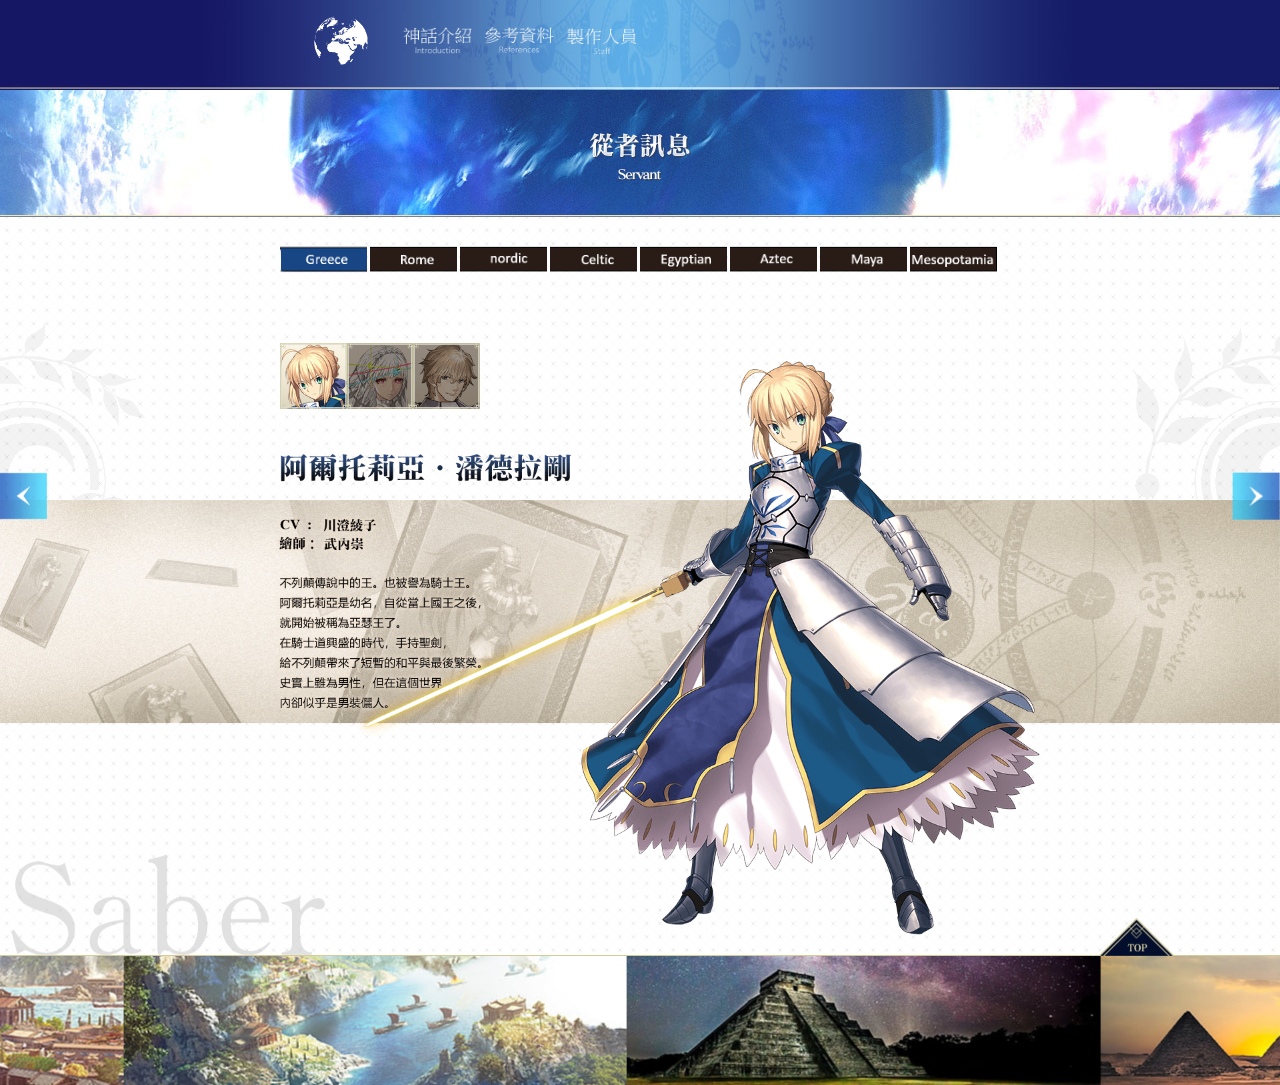
==== inter.html @ e59ac7f7 "Add files via upload" ====
<!DOCTYPE html>
<html site-id="gw" h5-url="./h5/servant.html" lang="zh-cmn-Hant">
<head>
	<meta charset="utf-8">
	<!-- <meta name="renderer" content="webkit"> -->
	<title>神話介紹</title>
	<link rel=stylesheet type="text/css" href="inter.css">
</head>
<body>
	<section id="first">
		<div class="nav">
			<a href="index.html" class="nav-item home"><img src="images/logo.png" alt="首頁"></a>
			<a href="inter.html" class="nav-item news"><img src="images/inter1.png" alt="神話介紹"></a>
			<a href="refer.html" class="nav-item world"><img src="images/refer.png" alt="參考資料"></a>
			<a href="index.html#staff" class="nav-item servant"><img src="images/staff1.png" alt="製作人員"></a>
		</div> 
		<section class="main-container">
			<section class="title-lay">
				<div class="page-title servant"></div> 
				<div class="title-lay-slice"></div>
			</section> 
			<img src="assets/images/common-top-bg.jpg" onload="window &amp;&amp; window.performance &amp;&amp; window.performance.timing &amp;&amp; !window.performance.timing.firstscreenfinish &amp;&amp; (window.performance.timing.firstscreenfinish = Date.now())" style="display: none;"> 
			<div class="flower left" style="margin-top: 18.0208%;"></div> 
			<div class="flower right" style="margin-top: 18.0208%;"></div>
			<section class="roles-container">
				<div class="roles-tags">
					<div data-job="saber" class="role-tag saber on"></div>
					<div data-job="archer" class="role-tag archer"></div> 
					<div data-job="lancer" class="role-tag lancer"></div> 
					<div data-job="rider" class="role-tag rider"></div> 
					<div data-job="caster" class="role-tag caster"></div>
					<div data-job="assassin" class="role-tag assassin"></div> 
					<div data-job="berserker" class="role-tag berserker"></div> 
					<div data-job="extra" class="role-tag extra"></div>
				</div> 
				<div class="swiper-common-wrap">
					<div id="saber-swiper" class="swiper-container swiper-common saber-swiper on" style="display: block; opacity: 1;">
						<div class="swiper-wrapper" style="width: 6400px; height: 737.325px; transform: translate3d(-1280px, 0px, 0px); transition-duration: 0s;">
							<div class="swiper-slide s3 swiper-slide-duplicate" style="width: 1280px; height: 737.325px;"></div>
							<div class="swiper-slide s1 swiper-slide-visible swiper-slide-active" style="width: 1280px; height: 737.325px;"></div> 
							<div class="swiper-slide s2" style="width: 1280px; height: 737.325px;"></div> 
							<div class="swiper-slide s3" style="width: 1280px; height: 737.325px;"></div>
							<div class="swiper-slide s1 swiper-slide-duplicate" style="width: 1280px; height: 737.325px;"></div>
						</div>
					</div> 
					<div id="archer-swiper" class="swiper-container swiper-common archer-swiper on">
						<div class="swiper-wrapper">
							<div class="swiper-slide s1"></div> 
							<div class="swiper-slide s2"></div> 
							<div class="swiper-slide s3"></div>
						</div>
					</div> 
					<div id="lancer-swiper" class="swiper-container swiper-common lancer-swiper on">
						<div class="swiper-wrapper">
							<div class="swiper-slide s1"></div> 
							<div class="swiper-slide s2"></div> 
							<div class="swiper-slide s3"></div>
						</div>
					</div> 
					<div id="rider-swiper" class="swiper-container swiper-common rider-swiper on">
						<div class="swiper-wrapper">
							<div class="swiper-slide s1"></div> 
							<div class="swiper-slide s2"></div> 
							<div class="swiper-slide s3"></div>
						</div>
					</div> 
					<div id="caster-swiper" class="swiper-container swiper-common caster-swiper on">
						<div class="swiper-wrapper">
							<div class="swiper-slide s1"></div> 
							<div class="swiper-slide s2"></div> 
							<div class="swiper-slide s3"></div>
						</div>
					</div> 
					<div id="assassin-swiper" class="swiper-container swiper-common assassin-swiper on">
						<div class="swiper-wrapper">
							<div class="swiper-slide s1"></div> 
							<div class="swiper-slide s2"></div> 
							<div class="swiper-slide s3"></div>
						</div>
					</div> 
					<div id="berserker-swiper" class="swiper-container swiper-common berserker-swiper on">
						<div class="swiper-wrapper">
							<div class="swiper-slide s1"></div> 
							<div class="swiper-slide s2"></div> 
							<div class="swiper-slide s3"></div>
						</div>
					</div> 
					<div id="extra-swiper" class="swiper-container swiper-common extra-swiper on">
						<div class="swiper-wrapper">
							<div class="swiper-slide s1"></div> 
							<div class="swiper-slide s2"></div> 
							<div class="swiper-slide s3"></div>
						</div>
					</div>
				</div> 
				<div class="roles-s-tags saber">
					<div class="roles-s-box on">
						<div class="shadow"></div> 
						<div class="border"></div>
					</div> 
					<div class="roles-s-box">
						<div class="shadow"></div> 
						<div class="border"></div>
					</div> 
					<div class="roles-s-box">
						<div class="shadow"></div> 
						<div class="border"></div>
					</div>
				</div> 
				<div id="left-arr" class="arr left-arr hover"></div> 
				<div id="right-arr" class="arr right-arr hover"></div> 
				<div class="job-tit saber"></div>
			</section>
		</section> 
		<div id="footer">
			<div class="footer-GT">
				<a href="#first">
					<div class="back-top"></div>
				</a>
			</div>
		</div>
	</section>
	</body>
</html>
---- inter.css ----
.nav{height: 90px;
		    position:relative;
		    z-index:2;
		    padding-top:0.59375%;
		    background:url("assets/images/nav-bg.jpg") no-repeat;
		    background-position:center;background-size:100% 100%;
		    text-align:center;
		    font-size:0;
		    white-space:nowrap;
		    -webkit-box-sizing:border-box;
		    box-sizing:border-box}
		.nav .nav-item{
		    position:absolute;
		    display:block;
		    top:0;
		    left:0;
		    -webkit-transition:opacity .2s;
		    -o-transition:opacity .2s;
		    transition:opacity .2s}
		.nav .nav-item:hover{opacity:.6;
		    text-decoration:none}
		.nav .nav-item img{position:absolute;
		    display:block;
		    top:0;
		    left:0;
		    width:100%;
		    height:auto}
		.nav .nav-item.home{top:16.49275%;
		    left:23.95833%;
		    width:5.36458%;
		    padding-top:2.44792%}
		.nav .nav-item.news{top:29.98551%;
		    left:31.40625%;
		    width:5.52083%;
		    padding-top:1.71875%}
		.nav .nav-item.world{top:28.98551%;
		    left:37.8125%;
		    width:5.52083%;
		    padding-top:1.71875%}
		.nav .nav-item.servant{top:30.98551%;
		    left:44.25583%;
		    width:5.52083%;
		    padding-top:1.71875%}

		@-webkit-keyframes fadeIn{0%{opacity:0}100%{opacity:1}}
		@keyframes fadeIn{0%{opacity:0}100%{opacity:1}}

		.back-top{position:absolute;
			z-index:2;
			bottom:129px;
			right:8.22917%;
			width:5.98958%;
			padding-top:2.96875%;
			background:url([data-uri]) no-repeat;
			background-size:100% auto;
			cursor:pointer}

		.footer-GT{width:100%;
			height:129px;
			background-image:url(assets/images/footer-3.jpg);
			margin:0 auto;
			background-position:60% 80%}

		.swiper-container{margin:0 auto;
			position:relative;overflow:hidden;direction:ltr;-webkit-backface-visibility:hidden;backface-visibility:hidden;z-index:1}
		.swiper-wrapper{position:relative;
			width:100%;-webkit-transition-property:-webkit-transform,left,top;
			-webkit-transition-duration:0s;
			-webkit-transform:translate3d(0,0,0);
			-webkit-transition-timing-function:ease;
			-moz-transition-property:-moz-transform,left,top;
			-moz-transition-duration:0s;
			-moz-transform:translate3d(0,0,0);
			-moz-transition-timing-function:ease;
			-o-transition-property:-o-transform,left,top;
			-o-transition-duration:0s;
			-o-transform:translate3d(0,0,0);
			-o-transition-timing-function:ease;
			-o-transform:translate(0,0);
			-ms-transition-property:-ms-transform,left,top;
			-ms-transition-duration:0s;
			-ms-transform:translate3d(0,0,0);
			-ms-transition-timing-function:ease;
			-webkit-transition-property:left,top,-webkit-transform;
			transition-property:left,top,-webkit-transform;
			-o-transition-property:transform,left,top;
			transition-property:transform,left,top;
			transition-property:transform,left,top,-webkit-transform;
			transition-duration:0s;
			transform:translate3d(0,0,0);
			transition-timing-function:ease;
			-webkit-box-sizing:content-box;
			box-sizing:content-box}
		.swiper-free-mode>.swiper-wrapper{-webkit-transition-timing-function:ease-out;
			-o-transition-timing-function:ease-out;
			transition-timing-function:ease-out;
			margin:0 auto}
		.swiper-slide{float:left;
			-webkit-box-sizing:content-box;
			box-sizing:content-box}
		.swiper-wp8-horizontal{-ms-touch-action:pan-y}
		.swiper-wp8-vertical{-ms-touch-action:pan-x}

		a,b,body,dd,div,dl,dt,fieldset,form,h1,h2,h3,h4,h5,h6,html,i,img,input,label,li,ol,option,p,select,span,strong,table,td,textarea,tr,ul{margin:0;padding:0}
		fieldset,img{border:0}
		table{border-collapse:collapse;border-spacing:0}
		caption,th{text-align:left}
		ol,ul{list-style:none}
		h1,h2,h3,h4,h5,h6{font-size:100%;font-weight:400}
		a{text-decoration:none;color:#161616}
		a:hover{text-decoration:underline;color:#c01203}
		area,map{border:0;outline:0;cursor:default}
		.back-top{position:absolute;z-index:2;bottom:129px;right:8.22917%;width:5.98958%;padding-top:2.96875%;background:url([data-uri]) no-repeat;background-size:100% auto;cursor:pointer}
		body,html{min-width:1280px;max-width:1920px;margin:0 auto}
		body{font:12px/1.5 'Microsoft Yahei';color:#161616;background-color:#fff}
		#footer,.bui-footer{position:relative;background-color:#030e2c}
		.hover{-webkit-transition:opacity .2s;-o-transition:opacity .2s;transition:opacity .2s}
		.hover:hover{opacity:.8!important}
		.title-lay{position:relative;padding-top:9.79167%;background:url(assets/images/common-top-bg.jpg);background-size:100% 100%}
		.title-lay .page-title{position:absolute;top:0;left:0;width:100%;height:100%;background-size:100% 100%}
		.title-lay .page-title.world{background-image:url(assets/images/world-title.png)}
		.title-lay .page-title.servant{background-image:url(assets/images/servant-title.png)}
		.title-lay .page-title.how_to_play{background-image:url(assets/images/how_to_play-title.png)}
		.title-lay .page-title.gallery{background-image:url(assets/images/gallery-title.png)}
		.title-lay-slice{border-top:1px solid #ede6ba;border-bottom:1px solid #7b828a}
		.main-container{position:relative;z-index:1;border-bottom:1px solid #d5cc9b;background:url([data-uri]);background-size:1.04167% auto;overflow:hidden}
		.roles-container{position:relative;padding-top:57.60417%}
		.roles-tags{position:absolute;z-index:4;top:3.72439%;left:21.875%;width:55.9375%;padding-top:2.1875%}
		.roles-tags .role-tag{position:absolute;top:0;margin-right:.46555%;width:12.10428%;height:100%;background:url(assets/images/jobs-1.png);background-size:auto 200%;-webkit-transition:opacity .2s;-o-transition:opacity .2s;transition:opacity .2s;cursor:pointer}
		.roles-tags .role-tag.on{background-position-y:100%}
		.roles-tags .role-tag.on:hover{opacity:1}
		.roles-tags .role-tag:hover{opacity:.7}
		.roles-tags .role-tag:last-child{margin-right:0}
		.roles-tags .role-tag.saber{left:0}
		.roles-tags .role-tag.archer{left:12.56983%;background-position-x:14%}
		.roles-tags .role-tag.lancer{left:25.13966%;background-position-x:28.5%}
		.roles-tags .role-tag.rider{left:37.7095%;background-position-x:42.5%}
		.roles-tags .role-tag.caster{left:50.27933%;background-position-x:57%}
		.roles-tags .role-tag.assassin{left:62.84916%;background-position-x:71.5%}
		.roles-tags .role-tag.berserker{left:75.41899%;background-position-x:85.5%}
		.roles-tags .role-tag.extra{left:87.98883%;background-position-x:100%}
		.swiper-common-wrap{position:absolute;z-index:2;top:0;left:0;width:100%;height:100%}
		.swiper-common-wrap .swiper-common{position:absolute;z-index:1;top:0;left:0;width:100%;height:100%;background-size:100% auto;background-repeat:no-repeat;background-position-y:55%}
		.swiper-common-wrap .swiper-common.current{z-index:10}
		.swiper-common-wrap .swiper-slide{background-size:100% 100%}
		.swiper-common-wrap .saber-swiper{display:none}
		.swiper-common-wrap .saber-swiper.on{background-image:url(assets/images/saber-bg.png)}
		.swiper-common-wrap .saber-swiper .swiper-slide.s1{background-image:url(assets/images/saber-1.png)}
		.swiper-common-wrap .saber-swiper .swiper-slide.s2{background-image:url(assets/images/saber-2.png)}
		.swiper-common-wrap .saber-swiper .swiper-slide.s3{background-image:url(assets/images/saber-3.png)}
		.swiper-common-wrap .archer-swiper{display:none}
		.swiper-common-wrap .archer-swiper.on{background-image:url(assets/images/archer-bg.png)}
		.swiper-common-wrap .archer-swiper .swiper-slide.s1{background-image:url(assets/images/archer-1.png)}
		.swiper-common-wrap .archer-swiper .swiper-slide.s2{background-image:url(assets/images/archer-2.png)}
		.swiper-common-wrap .archer-swiper .swiper-slide.s3{background-image:url(assets/images/archer-3.png)}
		.swiper-common-wrap .lancer-swiper{display:none}
		.swiper-common-wrap .lancer-swiper.on{background-image:url(assets/images/lancer-bg.png)}
		.swiper-common-wrap .lancer-swiper .swiper-slide.s1{background-image:url(assets/images/lancer-1.png)}
		.swiper-common-wrap .lancer-swiper .swiper-slide.s2{background-image:url(assets/images/lancer-2.png)}
		.swiper-common-wrap .lancer-swiper .swiper-slide.s3{background-image:url(assets/images/lancer-3.png)}
		.swiper-common-wrap .rider-swiper{display:none}
		.swiper-common-wrap .rider-swiper.on{background-image:url(assets/images/rider-bg.png)}
		.swiper-common-wrap .rider-swiper .swiper-slide.s1{background-image:url(assets/images/rider-1.png)}
		.swiper-common-wrap .rider-swiper .swiper-slide.s2{background-image:url(assets/images/rider-2.png)}
		.swiper-common-wrap .rider-swiper .swiper-slide.s3{background-image:url(assets/images/rider-3.png)}
		.swiper-common-wrap .caster-swiper{display:none}
		.swiper-common-wrap .caster-swiper.on{background-image:url(assets/images/caster-bg.png)}
		.swiper-common-wrap .caster-swiper .swiper-slide.s1{background-image:url(assets/images/caster-1.png)}
		.swiper-common-wrap .caster-swiper .swiper-slide.s2{background-image:url(assets/images/caster-2.png)}
		.swiper-common-wrap .caster-swiper .swiper-slide.s3{background-image:url(assets/images/caster-3.png)}
		.swiper-common-wrap .assassin-swiper{display:none}
		.swiper-common-wrap .assassin-swiper.on{background-image:url(assets/images/assassin-bg.png)}
		.swiper-common-wrap .assassin-swiper .swiper-slide.s1{background-image:url(assets/images/assassin-1.png)}
		.swiper-common-wrap .assassin-swiper .swiper-slide.s2{background-image:url(assets/images/assassin-2.png)}
		.swiper-common-wrap .assassin-swiper .swiper-slide.s3{background-image:url(assets/images/assassin-3.png)}
		.swiper-common-wrap .berserker-swiper{display:none}
		.swiper-common-wrap .berserker-swiper.on{background-image:url(assets/images/berserker-bg.png)}
		.swiper-common-wrap .berserker-swiper .swiper-slide.s1{background-image:url(assets/images/berserker-1.png)}
		.swiper-common-wrap .berserker-swiper .swiper-slide.s2{background-image:url(assets/images/berserker-2.png)}
		.swiper-common-wrap .berserker-swiper .swiper-slide.s3{background-image:url(assets/images/berserker-3.png)}
		.swiper-common-wrap .extra-swiper{display:none}
		.swiper-common-wrap .extra-swiper.on{background-image:url(assets/images/extra-bg.png)}
		.swiper-common-wrap .extra-swiper .swiper-slide.s1{background-image:url(assets/images/extra-1.png)}
		.swiper-common-wrap .extra-swiper .swiper-slide.s2{background-image:url(assets/images/extra-2.png)}
		.swiper-common-wrap .extra-swiper .swiper-slide.s3{background-image:url(assets/images/extra-3.png)}
		.flower{position:absolute;z-index:1;top:0;width:20.98958%;margin-top:18.02083%;padding-top:25.3125%;background:url(assets/images/bot-flower.png) no-repeat;background-size:100% auto}
		.flower.left{left:-9.27083%}
		.flower.right{right:-9.375%}
		.arr{position:absolute;z-index:3;top:34.62929%;width:3.64583%;padding-top:3.64583%;background:url(assets/images/arr.png) no-repeat;background-size:100% auto;cursor:pointer}
		.arr.left-arr{left:0}
		.arr.right-arr{right:0;-webkit-transform:rotate(180deg);-ms-transform:rotate(180deg);transform:rotate(180deg)}
		.roles-s-tags{position:absolute;z-index:3;top:16.99819%;left:21.875%;width:15.625%;padding-top:5.20833%}
		.roles-s-tags .roles-s-box{position:absolute;z-index:3;top:0;width:33.33333%;padding-top:33.33333%;background-size:100% 100%;cursor:pointer}
		.roles-s-tags .roles-s-box:nth-child(1){left:0}
		.roles-s-tags .roles-s-box:nth-child(2){left:33.33333%}
		.roles-s-tags .roles-s-box:nth-child(3){left:66.66667%}
		.roles-s-tags .roles-s-box .shadow{position:absolute;z-index:1;top:0;left:0;width:100%;height:100%;background:#2b1e17;opacity:.5;-webkit-transition:opacity .2s;-o-transition:opacity .2s;transition:opacity .2s}
		.roles-s-tags .roles-s-box .border{position:absolute;z-index:2;top:0;left:0;width:100%;height:100%;background:url([data-uri]) no-repeat;background-size:100% auto}
		.roles-s-tags .roles-s-box:hover .shadow{opacity:.3}
		.roles-s-tags .roles-s-box.on{cursor:default}
		.roles-s-tags .roles-s-box.on .shadow{opacity:0}
		.roles-s-tags.saber .roles-s-box:nth-child(1){background-image:url(assets/images/saber-s-1.png)}
		.roles-s-tags.saber .roles-s-box:nth-child(2){background-image:url(assets/images/saber-s-2.png)}
		.roles-s-tags.saber .roles-s-box:nth-child(3){background-image:url(assets/images/saber-s-3.png)}
		.roles-s-tags.archer .roles-s-box:nth-child(1){background-image:url(assets/images/archer-s-1.png)}
		.roles-s-tags.archer .roles-s-box:nth-child(2){background-image:url(assets/images/archer-s-2.png)}
		.roles-s-tags.archer .roles-s-box:nth-child(3){background-image:url(assets/images/archer-s-3.png)}
		.roles-s-tags.lancer .roles-s-box:nth-child(1){background-image:url(assets/images/lancer-s-1.png)}
		.roles-s-tags.lancer .roles-s-box:nth-child(2){background-image:url(assets/images/lancer-s-2.png)}
		.roles-s-tags.lancer .roles-s-box:nth-child(3){background-image:url(assets/images/lancer-s-3.png)}
		.roles-s-tags.rider .roles-s-box:nth-child(1){background-image:url(assets/images/rider-s-1.png)}
		.roles-s-tags.rider .roles-s-box:nth-child(2){background-image:url(assets/images/rider-s-2.png)}
		.roles-s-tags.rider .roles-s-box:nth-child(3){background-image:url(assets/images/rider-s-3.png)}
		.roles-s-tags.caster .roles-s-box:nth-child(1){background-image:url(assets/images/caster-s-1.png)}
		.roles-s-tags.caster .roles-s-box:nth-child(2){background-image:url(assets/images/caster-s-2.png)}
		.roles-s-tags.caster .roles-s-box:nth-child(3){background-image:url(assets/images/caster-s-3.png)}
		.roles-s-tags.assassin .roles-s-box:nth-child(1){background-image:url(assets/images/assassin-s-1.png)}
		.roles-s-tags.assassin .roles-s-box:nth-child(2){background-image:url(assets/images/assassin-s-2.png)}
		.roles-s-tags.assassin .roles-s-box:nth-child(3){background-image:url(assets/images/assassin-s-3.png)}
		.roles-s-tags.berserker .roles-s-box:nth-child(1){background-image:url(assets/images/berserker-s-1.png)}
		.roles-s-tags.berserker .roles-s-box:nth-child(2){background-image:url(assets/images/berserker-s-2.png)}
		.roles-s-tags.berserker .roles-s-box:nth-child(3){background-image:url(assets/images/berserker-s-3.png)}
		.roles-s-tags.extra .roles-s-box:nth-child(1){background-image:url(assets/images/extra-s-1.png)}
		.roles-s-tags.extra .roles-s-box:nth-child(2){background-image:url(assets/images/extra-s-2.png)}
		.roles-s-tags.extra .roles-s-box:nth-child(3){background-image:url(assets/images/extra-s-3.png)}
		.job-tit{position:absolute;z-index:3;bottom:0;left:0;width:50%;padding-top:8.02083%;background-size:100% auto}.job-tit.saber{background-image:url(assets/images/saber-tit.png)}.job-tit.archer{background-image:url(assets/images/archer-tit.png)}
		.job-tit.lancer{background-image:url(assets/images/lancer-tit.png)}
		.job-tit.rider{background-image:url(assets/images/rider-tit.png)}
		.job-tit.caster{background-image:url(assets/images/caster-tit.png?e23e699c)}.job-tit.assassin{background-image:url(assets/images/assassin-tit.png)}
		.job-tit.berserker{background-image:url(assets/images/berserker-tit.png)}
		.job-tit.extra{background-image:url(assets/images/extra-tit.png)}
		.job-tit.avenger{background-image:url(assets/images/avenger-tit.png)}
		.job-tit.ruler{background-image:url(assets/images/ruler-tit.png)}
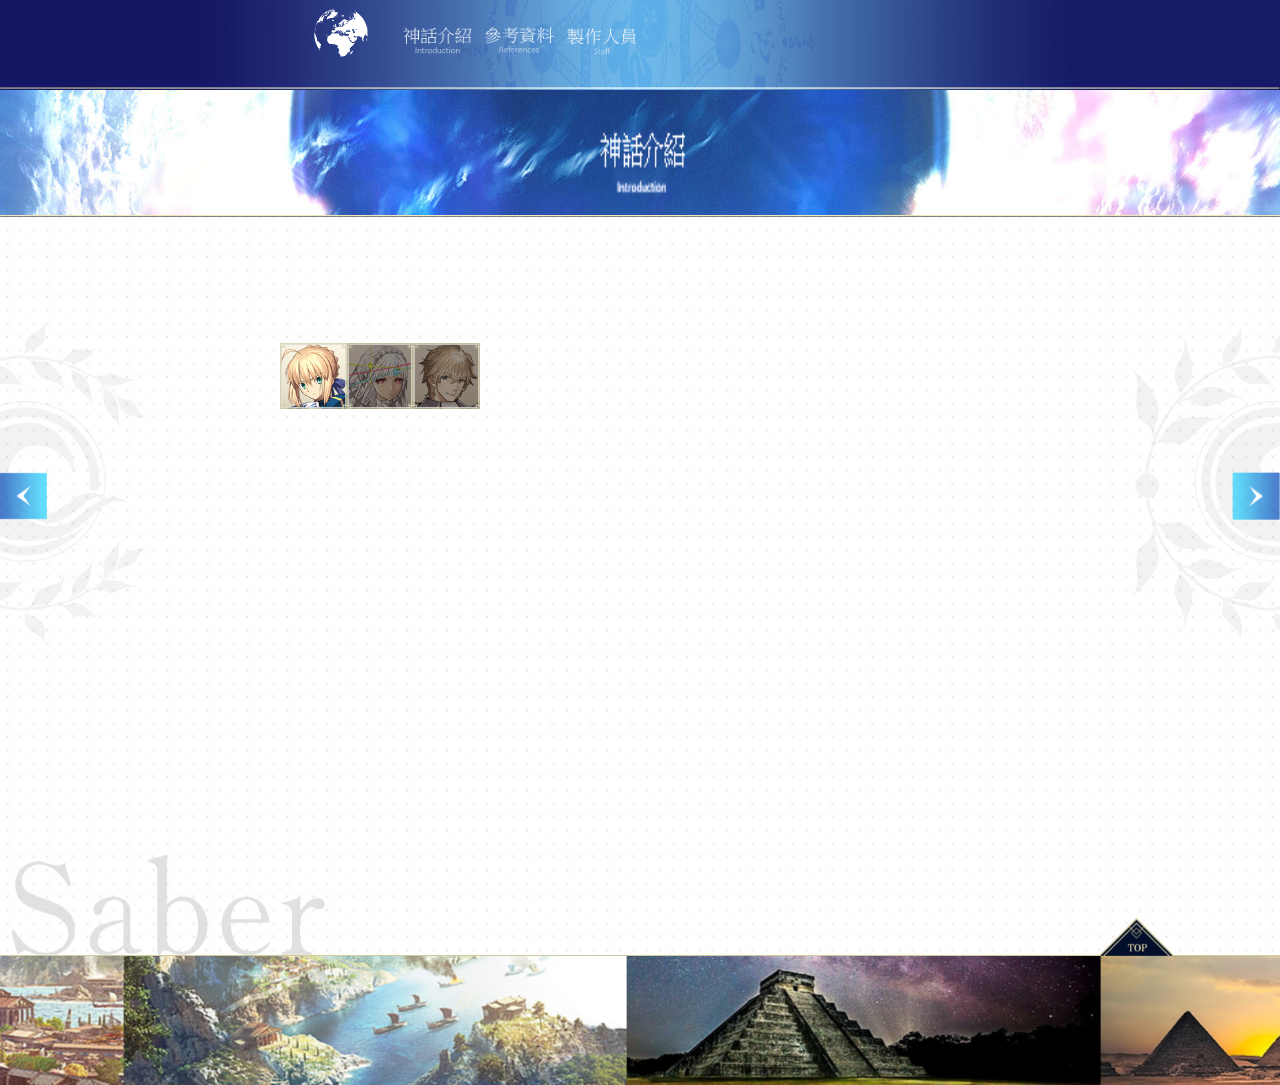
==== commit 164d7c1e: "Add files via upload" ====
--- a/inter.html
+++ b/inter.html
@@ -25,7 +25,7 @@
 			<section class="roles-container">
 				<div class="roles-tags">
 					<div data-job="saber" class="role-tag saber on"></div>
-					<div data-job="archer" class="role-tag archer"></div> 
+					<div data-job="archer" class="role-tag archer "></div> 
 					<div data-job="lancer" class="role-tag lancer"></div> 
 					<div data-job="rider" class="role-tag rider"></div> 
 					<div data-job="caster" class="role-tag caster"></div>
--- a/inter.css
+++ b/inter.css
@@ -25,7 +25,7 @@
 		    left:0;
 		    width:100%;
 		    height:auto}
-		.nav .nav-item.home{top:16.49275%;
+		.nav .nav-item.home{top:7.49275%;
 		    left:23.95833%;
 		    width:5.36458%;
 		    padding-top:2.44792%}
@@ -104,7 +104,7 @@
 		a,b,body,dd,div,dl,dt,fieldset,form,h1,h2,h3,h4,h5,h6,html,i,img,input,label,li,ol,option,p,select,span,strong,table,td,textarea,tr,ul{margin:0;padding:0}
 		fieldset,img{border:0}
 		table{border-collapse:collapse;border-spacing:0}
-		caption,th{text-align:left}
+		caption,th{text-align:center-top}
 		ol,ul{list-style:none}
 		h1,h2,h3,h4,h5,h6{font-size:100%;font-weight:400}
 		a{text-decoration:none;color:#161616}
@@ -119,13 +119,13 @@
 		.title-lay{position:relative;padding-top:9.79167%;background:url(assets/images/common-top-bg.jpg);background-size:100% 100%}
 		.title-lay .page-title{position:absolute;top:0;left:0;width:100%;height:100%;background-size:100% 100%}
 		.title-lay .page-title.world{background-image:url(assets/images/world-title.png)}
-		.title-lay .page-title.servant{background-image:url(assets/images/servant-title.png)}
+		.title-lay .page-title.servant{background-image:url(assets/images/own-title.png)}
 		.title-lay .page-title.how_to_play{background-image:url(assets/images/how_to_play-title.png)}
 		.title-lay .page-title.gallery{background-image:url(assets/images/gallery-title.png)}
 		.title-lay-slice{border-top:1px solid #ede6ba;border-bottom:1px solid #7b828a}
 		.main-container{position:relative;z-index:1;border-bottom:1px solid #d5cc9b;background:url([data-uri]);background-size:1.04167% auto;overflow:hidden}
 		.roles-container{position:relative;padding-top:57.60417%}
-		.roles-tags{position:absolute;z-index:4;top:3.72439%;left:21.875%;width:55.9375%;padding-top:2.1875%}
+		.roles-tags{position:absolute;z-index:4;top:2.72439%;left:28.875%/*;width:55.9375%;padding-top:2.1875%*/}
 		.roles-tags .role-tag{position:absolute;top:0;margin-right:.46555%;width:12.10428%;height:100%;background:url(assets/images/jobs-1.png);background-size:auto 200%;-webkit-transition:opacity .2s;-o-transition:opacity .2s;transition:opacity .2s;cursor:pointer}
 		.roles-tags .role-tag.on{background-position-y:100%}
 		.roles-tags .role-tag.on:hover{opacity:1}
@@ -140,7 +140,7 @@
 		.roles-tags .role-tag.berserker{left:75.41899%;background-position-x:85.5%}
 		.roles-tags .role-tag.extra{left:87.98883%;background-position-x:100%}
 		.swiper-common-wrap{position:absolute;z-index:2;top:0;left:0;width:100%;height:100%}
-		.swiper-common-wrap .swiper-common{position:absolute;z-index:1;top:0;left:0;width:100%;height:100%;background-size:100% auto;background-repeat:no-repeat;background-position-y:55%}
+		/*.swiper-common-wrap .swiper-common{position:absolute;z-index:1;top:0;left:0;width:100%;height:100%;background-size:100% auto;background-repeat:no-repeat;background-position-y:55%}
 		.swiper-common-wrap .swiper-common.current{z-index:10}
 		.swiper-common-wrap .swiper-slide{background-size:100% 100%}
 		.swiper-common-wrap .saber-swiper{display:none}
@@ -182,13 +182,13 @@
 		.swiper-common-wrap .extra-swiper.on{background-image:url(assets/images/extra-bg.png)}
 		.swiper-common-wrap .extra-swiper .swiper-slide.s1{background-image:url(assets/images/extra-1.png)}
 		.swiper-common-wrap .extra-swiper .swiper-slide.s2{background-image:url(assets/images/extra-2.png)}
-		.swiper-common-wrap .extra-swiper .swiper-slide.s3{background-image:url(assets/images/extra-3.png)}
+		.swiper-common-wrap .extra-swiper .swiper-slide.s3{background-image:url(assets/images/extra-3.png)}*/
 		.flower{position:absolute;z-index:1;top:0;width:20.98958%;margin-top:18.02083%;padding-top:25.3125%;background:url(assets/images/bot-flower.png) no-repeat;background-size:100% auto}
 		.flower.left{left:-9.27083%}
 		.flower.right{right:-9.375%}
 		.arr{position:absolute;z-index:3;top:34.62929%;width:3.64583%;padding-top:3.64583%;background:url(assets/images/arr.png) no-repeat;background-size:100% auto;cursor:pointer}
-		.arr.left-arr{left:0}
-		.arr.right-arr{right:0;-webkit-transform:rotate(180deg);-ms-transform:rotate(180deg);transform:rotate(180deg)}
+		.left-arr{left:0}
+		.right-arr{right:0;-webkit-transform:rotate(180deg);-ms-transform:rotate(180deg);transform:rotate(180deg)}
 		.roles-s-tags{position:absolute;z-index:3;top:16.99819%;left:21.875%;width:15.625%;padding-top:5.20833%}
 		.roles-s-tags .roles-s-box{position:absolute;z-index:3;top:0;width:33.33333%;padding-top:33.33333%;background-size:100% 100%;cursor:pointer}
 		.roles-s-tags .roles-s-box:nth-child(1){left:0}
@@ -230,4 +230,210 @@
 		.job-tit.berserker{background-image:url(assets/images/berserker-tit.png)}
 		.job-tit.extra{background-image:url(assets/images/extra-tit.png)}
 		.job-tit.avenger{background-image:url(assets/images/avenger-tit.png)}
-		.job-tit.ruler{background-image:url(assets/images/ruler-tit.png)}+		.job-tit.ruler{background-image:url(assets/images/ruler-tit.png)}
+
+		.tab {position:absolute;
+			z-index:4;
+			top:0.72439%;
+			left:31.875%;
+/*		    background:url(assets/images/nav-bg.jpg);*/
+		    overflow: hidden;
+		    border: 1px solid #ccc;
+/*		    background-color: #f2f2f2;*/
+			animation: trans 5s infinite alternate;
+
+		}
+
+		@keyframes trans {
+			0% { background-color: #ff11112b }
+			8.33% { background-color: #ff11bb2b }
+			16.66% { background-color: #e111ff2b }
+			24.99% { background-color: #9411ff2b }
+			33.33% { background-color: #3c11ff2b }
+			41.66% { background-color: #1133ff2b }
+			49.99% { background-color: #1175ff2b }
+			58.32% { background-color: #1196ff2b }
+			66.65% { background-color: #11c2ff2b }
+			74.98% { background-color: #11fffa2b }
+			83.31% { background-color: #11ffa22b }
+			91.64% { background-color: #11ff552b }
+			100% { background-color: #87ff112b }
+		}
+
+		.tab.active {
+			display: block;
+		}
+
+		/* Style the buttons inside the tab */
+		.tab button {
+		  background-color: inherit;
+		  float: left;
+		  border: none;
+		  outline: none;
+		  cursor: pointer;
+		  padding: 14px 16px;
+		  transition: 0.3s;
+		  font-size: 17px;
+		}
+
+		/* Change background color of buttons on hover */
+		.tab button:hover {
+		  background-color: #ddd;
+		}
+
+		/* Create an active/current tablink class */
+		.tab button.active {
+		  background-color: #f2f2f2;
+		}
+
+		/* Style the tab content */
+		.tabcontent {
+		  display: none;
+		  padding: 6px 12px;
+		  border: 1px solid #ccc;
+		  border-top: none;
+		}
+
+		@keyframes move {
+			0% {left: 0%}
+		    25% {left: 25%}
+		    50% {left: 50%}
+		    75% {left: 75%}
+		    100% {left: 100%}
+		}
+
+		.mySlides {
+			margin: auto;
+			width:49.45%;
+		  display: none;
+		}
+
+		/* Add a pointer when hovering over the thumbnail images */
+		.cursor {
+		  cursor: pointer;
+		}
+
+		/* Number text (1/3 etc) */
+		.numbertext {
+		  color: #f2f2f2;
+		  font-size: 12px;
+		  padding: 8px 12px;
+		  position: absolute;
+		  top: 0;
+		}
+
+		/* Container for image text */
+		.caption-container {
+			margin-top: 5.5436%;
+		  text-align: center;
+		  background-color: #222;
+		  padding: 2px 16px;
+		  color: white;
+		}
+
+		.row:after {
+		  content: "";
+		  display: table;
+		  clear: both;
+		}
+
+		/* Six columns side by side */
+		.column {
+		  float: left;
+		  width: 33.33%;
+		}
+
+		/* Add a transparency effect for thumnbail images */
+		.demo {
+		  opacity: 0.6;
+		}
+
+		.active,
+		.demo:hover {
+		  opacity: 1;
+		}
+
+		.mySlides1 {
+			margin: auto;
+			width:49.45%;
+		  display: none;
+		}
+		.demo1 {
+		  opacity: 0.6;
+		}
+		.active1,
+		.demo1:hover {
+		  opacity: 1;
+		}
+		.mySlides2 {
+			margin: auto;
+			width:49.45%;
+		  display: none;
+		}
+		.demo2 {
+		  opacity: 0.6;
+		}
+		.active2,
+		.demo2:hover {
+		  opacity: 1;
+		}
+		.mySlides3 {
+			margin: auto;
+			width:49.45%;
+		  display: none;
+		}
+		.demo3 {
+		  opacity: 0.6;
+		}
+		.active3,
+		.demo3:hover {
+		  opacity: 1;
+		}
+		.mySlides4 {
+			margin: auto;
+			width:49.45%;
+		  display: none;
+		}
+		.demo4 {
+		  opacity: 0.6;
+		}
+		.active4,
+		.demo4:hover {
+		  opacity: 1;
+		}
+		.mySlides5 {
+			margin: auto;
+			width:49.45%;
+		  display: none;
+		}
+		.demo5 {
+		  opacity: 0.6;
+		}
+		.active5,
+		.demo5:hover {
+		  opacity: 1;
+		}
+		.mySlides6 {
+			margin: auto;
+			width:49.45%;
+		  display: none;
+		}
+		.demo6 {
+		  opacity: 0.6;
+		}
+		.active6,
+		.demo6:hover {
+		  opacity: 1;
+		}
+		.mySlides7 {
+			margin: auto;
+			width:49.45%;
+		  display: none;
+		}
+		.demo7 {
+		  opacity: 0.6;
+		}
+		.active7,
+		.demo7:hover {
+		  opacity: 1;
+		}